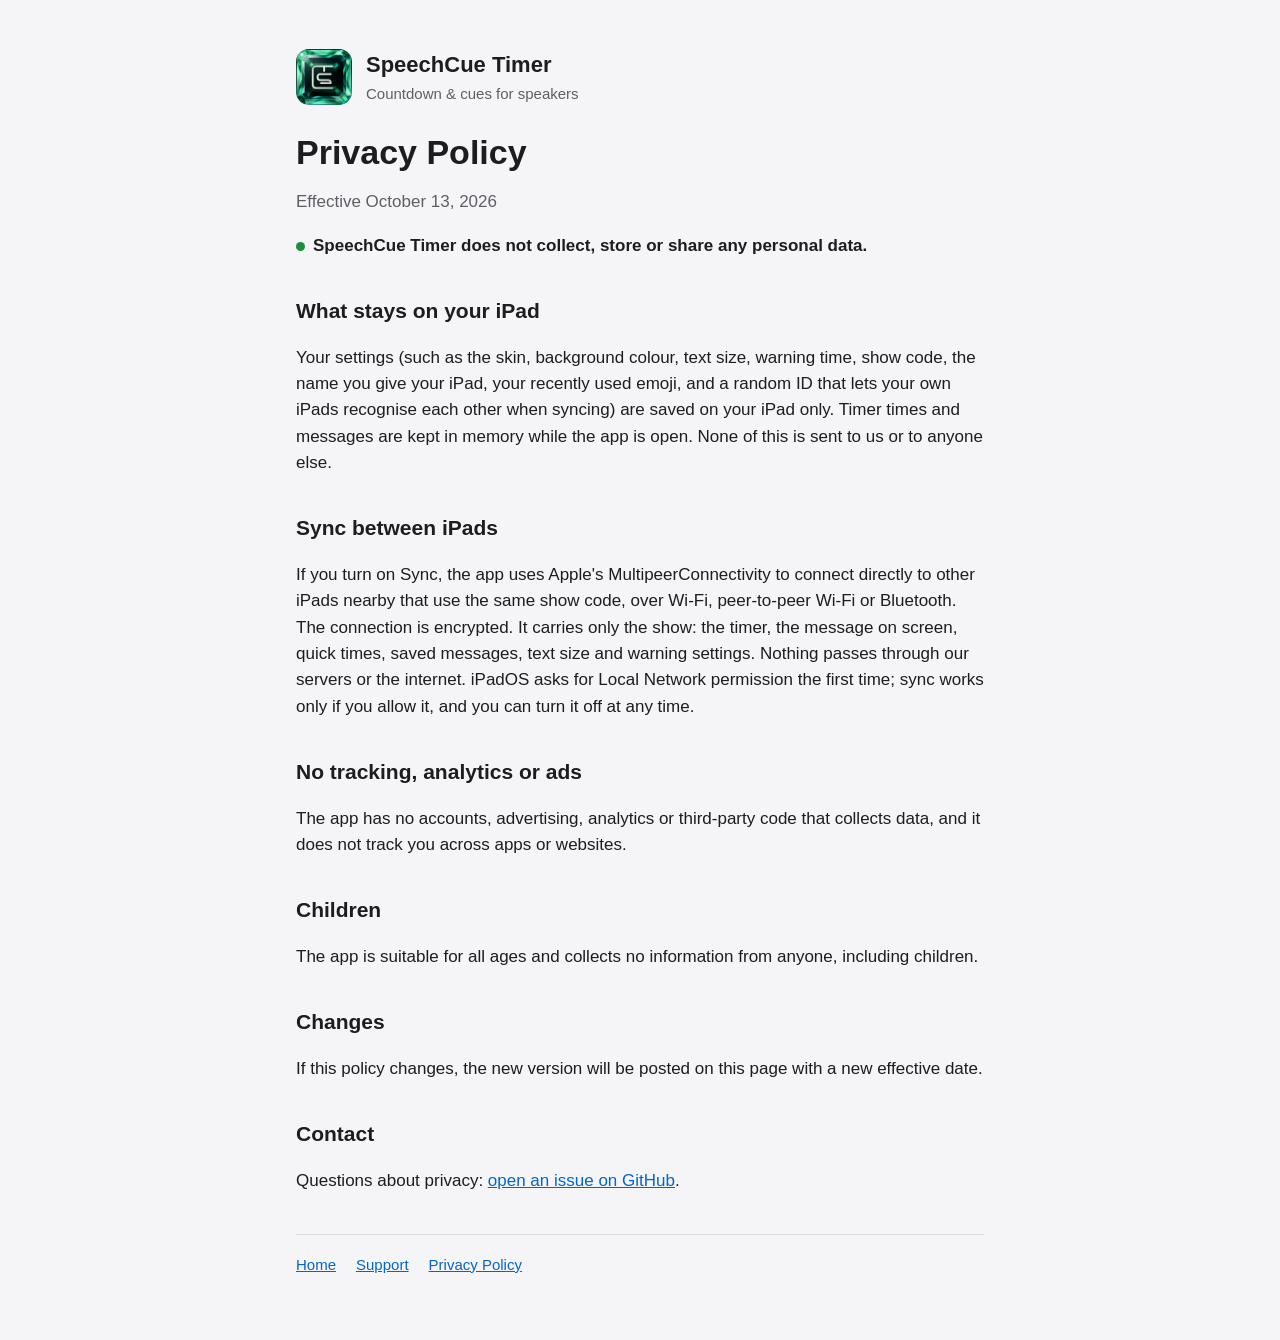
==== docs/privacy.html @ 54c32097 "App Store materials: listing, privacy/support pages, screenshots - AppStore/Listing.md: name, subtit" ====
<!doctype html>
<html lang="en">
<head>
<meta charset="utf-8">
<meta name="viewport" content="width=device-width, initial-scale=1">
<title>SpeechCue Timer Privacy Policy</title>
<meta name="description" content="SpeechCue Timer collects no personal data.">
<link rel="icon" href="icon.png">
<link rel="stylesheet" href="style.css">
</head>
<body>
<main>
<header>
  <img src="icon.png" alt="">
  <div><div class="name">SpeechCue Timer</div><div class="tag">Countdown &amp; cues for speakers</div></div>
</header>
<h1>Privacy Policy</h1>
<p class="muted">Effective October 13, 2026</p>

<p><span class="dot"></span><strong>SpeechCue Timer does not collect, store or share any personal data.</strong></p>

<h2>What stays on your iPad</h2>
<p>Your settings (such as the skin, background colour, text size, warning time, show code, the name you give your iPad, your recently used emoji, and a random ID that lets your own iPads recognise each other when syncing) are saved on your iPad only. Timer times and messages are kept in memory while the app is open. None of this is sent to us or to anyone else.</p>

<h2>Sync between iPads</h2>
<p>If you turn on Sync, the app uses Apple's MultipeerConnectivity to connect directly to other iPads nearby that use the same show code, over Wi-Fi, peer-to-peer Wi-Fi or Bluetooth. The connection is encrypted. It carries only the show: the timer, the message on screen, quick times, saved messages, text size and warning settings. Nothing passes through our servers or the internet. iPadOS asks for Local Network permission the first time; sync works only if you allow it, and you can turn it off at any time.</p>

<h2>No tracking, analytics or ads</h2>
<p>The app has no accounts, advertising, analytics or third-party code that collects data, and it does not track you across apps or websites.</p>

<h2>Children</h2>
<p>The app is suitable for all ages and collects no information from anyone, including children.</p>

<h2>Changes</h2>
<p>If this policy changes, the new version will be posted on this page with a new effective date.</p>

<h2>Contact</h2>
<p>Questions about privacy: <a href="https://github.com/mahesh303/onCueTimer/issues">open an issue on GitHub</a>.</p>
<nav>
  <a href="index.html">Home</a>
  <a href="support.html">Support</a>
  <a href="privacy.html">Privacy Policy</a>
</nav>
</main>
</body>
</html>
---- docs/style.css ----
:root {
  --bg: #0a0a0c; --card: #16161a; --text: #f5f5f7; --muted: rgba(235,235,245,0.62);
  --accent: #30d158; --link: #64d2ff; --line: rgba(255,255,255,0.1);
}
@media (prefers-color-scheme: light) {
  :root:not([data-theme="dark"]) {
    --bg: #f5f5f7; --card: #ffffff; --text: #1d1d1f; --muted: #5e5e66;
    --accent: #1a8f3c; --link: #0066cc; --line: rgba(0,0,0,0.1);
  }
}
* { box-sizing: border-box; }
body {
  margin: 0; background: var(--bg); color: var(--text);
  font: 17px/1.55 -apple-system, BlinkMacSystemFont, "SF Pro Text", "Helvetica Neue", Arial, sans-serif;
}
main { max-width: 720px; margin: 0 auto; padding: 48px 16px 64px; }
header { display: flex; align-items: center; gap: 14px; margin-bottom: 28px; }
header img { width: 56px; height: 56px; border-radius: 13px; }
header .name { font-size: 22px; font-weight: 700; }
header .tag { color: var(--muted); font-size: 15px; }
h1 { font-size: 34px; line-height: 1.15; margin: 0 0 8px; }
h2 { font-size: 21px; margin: 36px 0 8px; }
p, li { color: var(--text); }
.muted { color: var(--muted); }
a { color: var(--link); }
.card { background: var(--card); border: 1px solid var(--line); border-radius: 18px; padding: 18px 20px; margin: 14px 0; }
.card h3 { margin: 0 0 4px; font-size: 17px; }
.card p { margin: 0; color: var(--muted); }
nav { margin-top: 40px; padding-top: 18px; border-top: 1px solid var(--line); display: flex; gap: 20px; flex-wrap: wrap; font-size: 15px; }
.dot { display: inline-block; width: 9px; height: 9px; border-radius: 50%; background: var(--accent); margin-right: 8px; }
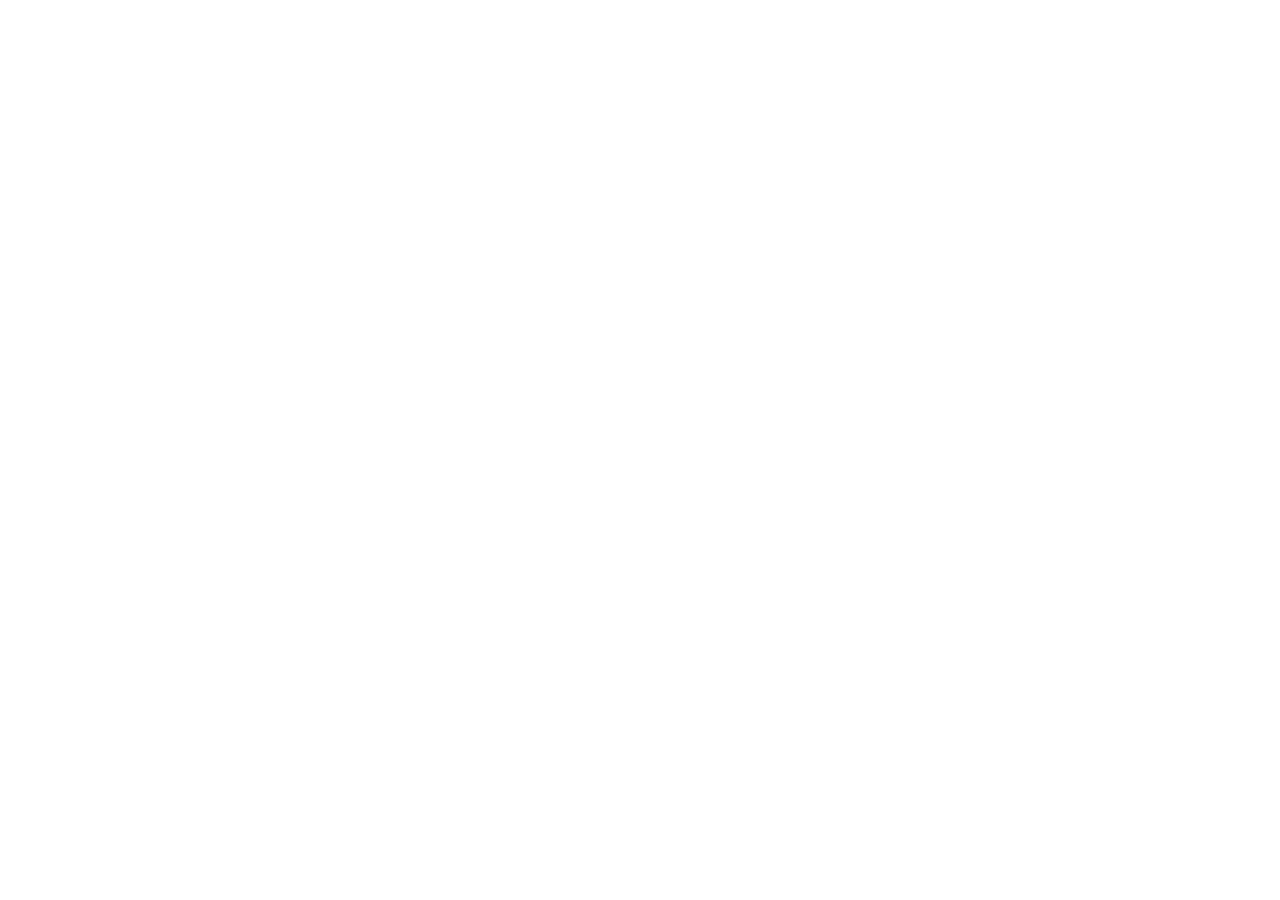
==== commit a6a451ad: "Move the support and privacy pages to simpleplaypro.com The pages now live on the company site (simp" ====
--- a/docs/privacy.html
+++ b/docs/privacy.html
@@ -4,43 +4,17 @@
 <meta charset="utf-8">
 <meta name="viewport" content="width=device-width, initial-scale=1">
 <title>SpeechCue Timer Privacy Policy</title>
-<meta name="description" content="SpeechCue Timer collects no personal data.">
-<link rel="icon" href="icon.png">
+<!-- These pages moved to simpleplaypro.com; this copy only forwards old links. -->
+<link rel="canonical" href="https://www.simpleplaypro.com/speechcue-timer/privacy">
+<meta http-equiv="refresh" content="0; url=https://www.simpleplaypro.com/speechcue-timer/privacy">
+<meta name="robots" content="noindex">
 <link rel="stylesheet" href="style.css">
 </head>
 <body>
 <main>
-<header>
-  <img src="icon.png" alt="">
-  <div><div class="name">SpeechCue Timer</div><div class="tag">Countdown &amp; cues for speakers</div></div>
-</header>
-<h1>Privacy Policy</h1>
-<p class="muted">Effective October 13, 2026</p>
-
-<p><span class="dot"></span><strong>SpeechCue Timer does not collect, store or share any personal data.</strong></p>
-
-<h2>What stays on your iPad</h2>
-<p>Your settings (such as the skin, background colour, text size, warning time, show code, the name you give your iPad, your recently used emoji, and a random ID that lets your own iPads recognise each other when syncing) are saved on your iPad only. Timer times and messages are kept in memory while the app is open. None of this is sent to us or to anyone else.</p>
-
-<h2>Sync between iPads</h2>
-<p>If you turn on Sync, the app uses Apple's MultipeerConnectivity to connect directly to other iPads nearby that use the same show code, over Wi-Fi, peer-to-peer Wi-Fi or Bluetooth. The connection is encrypted. It carries only the show: the timer, the message on screen, quick times, saved messages, text size and warning settings. Nothing passes through our servers or the internet. iPadOS asks for Local Network permission the first time; sync works only if you allow it, and you can turn it off at any time.</p>
-
-<h2>No tracking, analytics or ads</h2>
-<p>The app has no accounts, advertising, analytics or third-party code that collects data, and it does not track you across apps or websites.</p>
-
-<h2>Children</h2>
-<p>The app is suitable for all ages and collects no information from anyone, including children.</p>
-
-<h2>Changes</h2>
-<p>If this policy changes, the new version will be posted on this page with a new effective date.</p>
-
-<h2>Contact</h2>
-<p>Questions about privacy: <a href="https://github.com/mahesh303/onCueTimer/issues">open an issue on GitHub</a>.</p>
-<nav>
-  <a href="index.html">Home</a>
-  <a href="support.html">Support</a>
-  <a href="privacy.html">Privacy Policy</a>
-</nav>
+<h1>SpeechCue Timer Privacy Policy</h1>
+<p>This page has moved to <a href="https://www.simpleplaypro.com/speechcue-timer/privacy">www.simpleplaypro.com/speechcue-timer/privacy</a>.</p>
 </main>
+<script>location.replace("https://www.simpleplaypro.com/speechcue-timer/privacy");</script>
 </body>
 </html>
